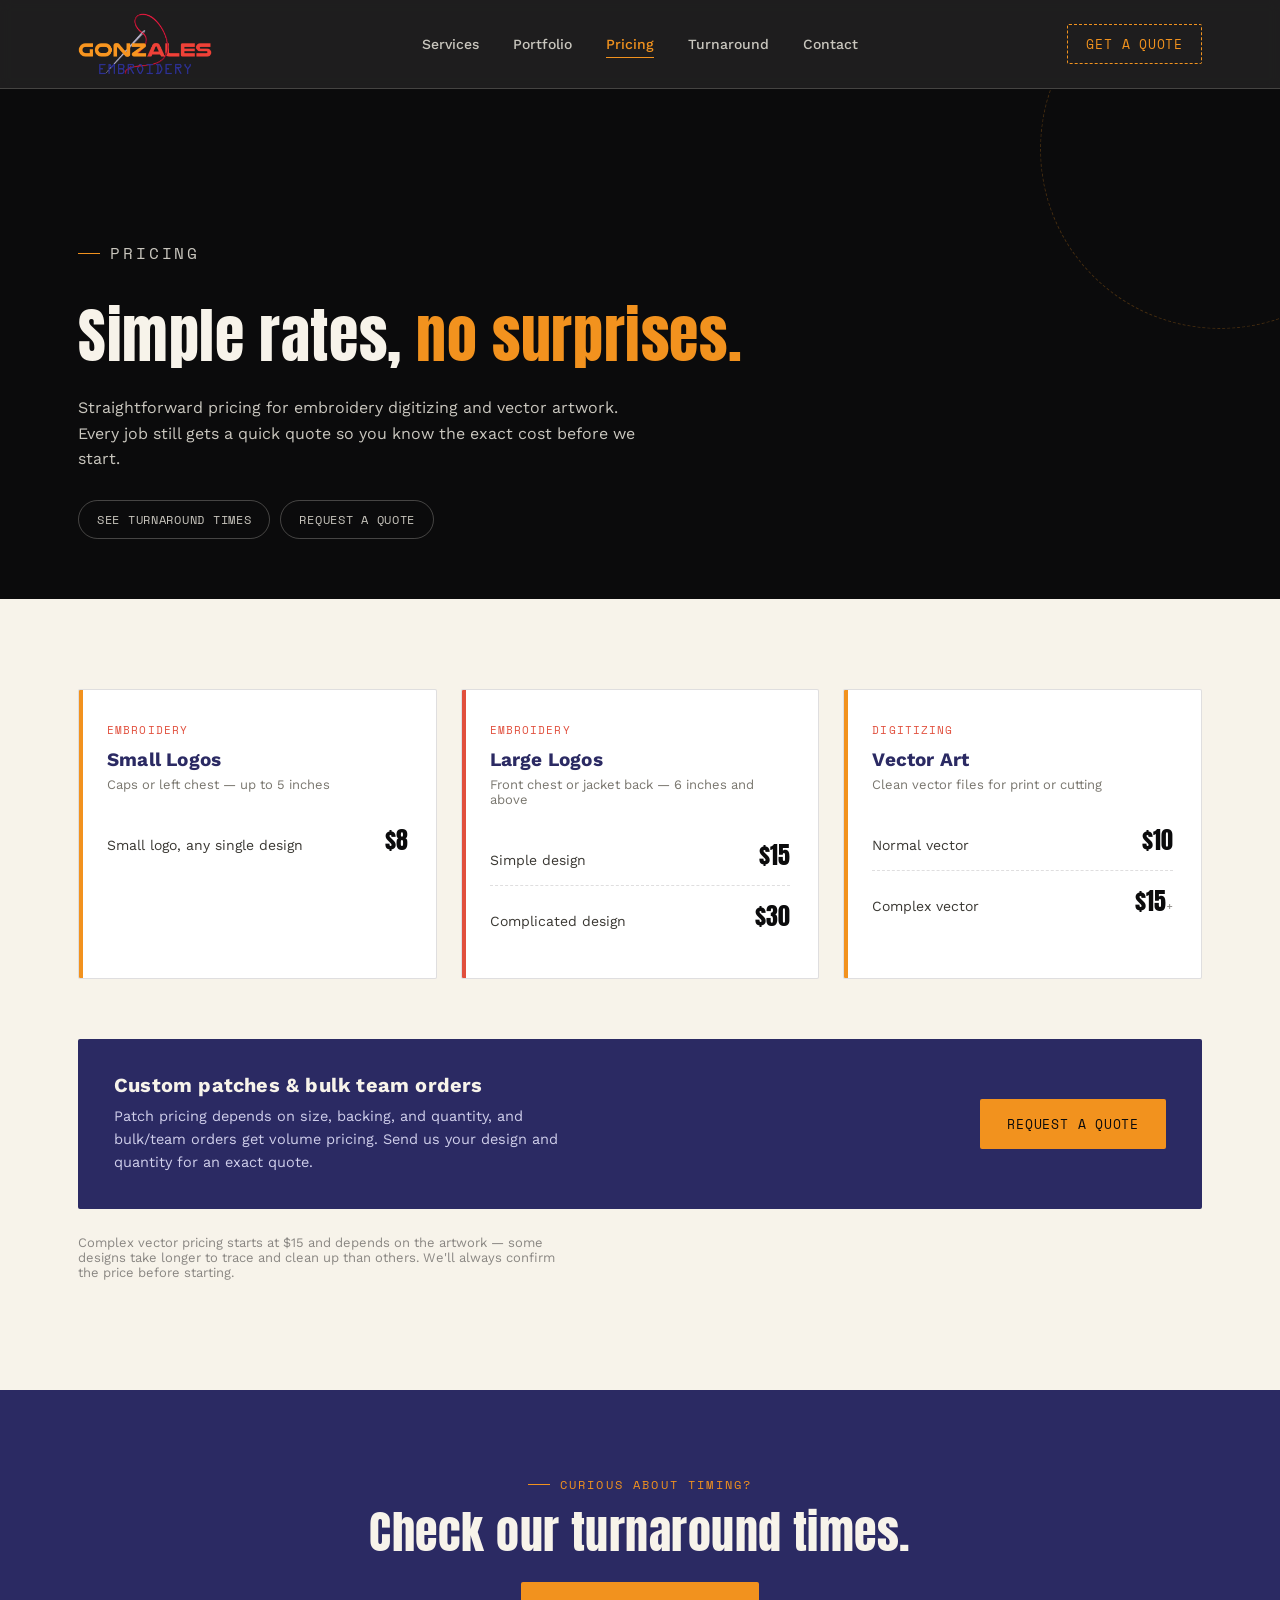
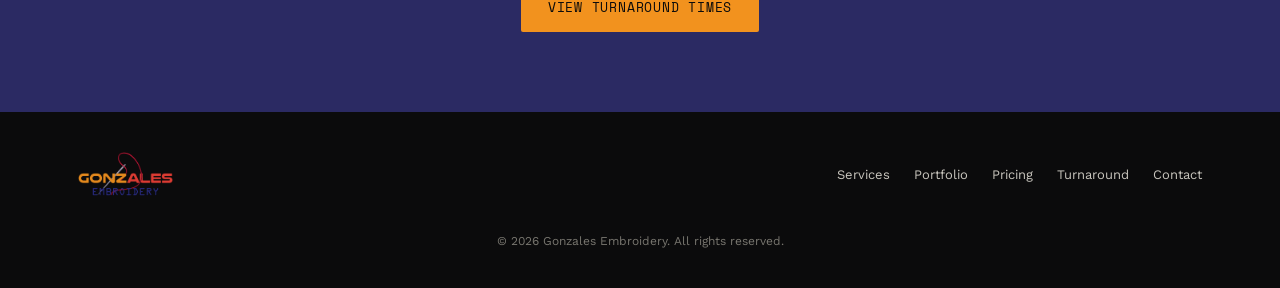
==== pricing.html @ 74965648 "Add files via upload" ====
<!DOCTYPE html>
<html lang="en">
<head>
<meta charset="UTF-8">
<meta name="viewport" content="width=device-width, initial-scale=1.0">
<title>Pricing — Gonzales Embroidery</title>
<meta name="description" content="Gonzales Embroidery pricing: embroidery, digitizing, and vector art rates for caps, apparel, and jackets.">
<link rel="icon" type="image/png" href="assets/img/favicon-256.png">
<link rel="preconnect" href="https://fonts.googleapis.com">
<link rel="preconnect" href="https://fonts.gstatic.com" crossorigin>
<link href="https://fonts.googleapis.com/css2?family=Anton&family=Space+Mono:wght@400;700&family=Work+Sans:wght@400;500;600;700&display=swap" rel="stylesheet">
<link rel="stylesheet" href="assets/css/style.css">
</head>
<body>

<!-- ============ HEADER ============ -->
<header class="site-header" id="top">
  <div class="wrap header-inner">
    <a href="index.html" class="brand">
      <img src="assets/img/logo-transparent.png" alt="Gonzales Embroidery" class="brand-logo">
    </a>

    <nav class="main-nav" id="mainNav">
      <a href="index.html#services">Services</a>
      <a href="portfolio.html">Portfolio</a>
      <a href="pricing.html" aria-current="page">Pricing</a>
      <a href="turnaround.html">Turnaround</a>
      <a href="index.html#contact">Contact</a>
    </nav>

    <a class="btn btn-tag header-cta" href="index.html#contact">Get a Quote</a>

    <button class="nav-toggle" id="navToggle" aria-label="Toggle menu" aria-expanded="false">
      <span></span><span></span><span></span>
    </button>
  </div>
</header>

<!-- ============ PAGE HERO ============ -->
<section class="page-hero">
  <div class="wrap">
    <p class="eyebrow">Pricing</p>
    <h1>Simple rates, <span>no surprises.</span></h1>
    <p>Straightforward pricing for embroidery digitizing and vector artwork. Every job still gets
      a quick quote so you know the exact cost before we start.</p>
    <nav class="jump-nav">
      <a href="turnaround.html">See Turnaround Times</a>
      <a href="index.html#contact">Request a Quote</a>
    </nav>
  </div>
</section>

<!-- ============ PRICING ============ -->
<section class="pricing">
  <div class="wrap">

    <div class="pricing-grid">

      <div class="price-card">
        <p class="price-eyebrow">Embroidery</p>
        <h3>Small Logos</h3>
        <p class="price-note">Caps or left chest — up to 5 inches</p>
        <div class="price-row">
          <span class="price-label">Small logo, any single design</span>
          <span class="price-amount">$8</span>
        </div>
      </div>

      <div class="price-card accent">
        <p class="price-eyebrow">Embroidery</p>
        <h3>Large Logos</h3>
        <p class="price-note">Front chest or jacket back — 6 inches and above</p>
        <div class="price-row">
          <span class="price-label">Simple design</span>
          <span class="price-amount">$15</span>
        </div>
        <div class="price-row">
          <span class="price-label">Complicated design</span>
          <span class="price-amount">$30</span>
        </div>
      </div>

      <div class="price-card">
        <p class="price-eyebrow">Digitizing</p>
        <h3>Vector Art</h3>
        <p class="price-note">Clean vector files for print or cutting</p>
        <div class="price-row">
          <span class="price-label">Normal vector</span>
          <span class="price-amount">$10</span>
        </div>
        <div class="price-row">
          <span class="price-label">Complex vector</span>
          <span class="price-amount">$15<small>+</small></span>
        </div>
      </div>

    </div>

    <div class="pricing-callout">
      <div>
        <h3>Custom patches &amp; bulk team orders</h3>
        <p>Patch pricing depends on size, backing, and quantity, and bulk/team orders get volume pricing.
          Send us your design and quantity for an exact quote.</p>
      </div>
      <a href="index.html#contact" class="btn btn-solid">Request a Quote</a>
    </div>

    <p style="margin-top:26px; font-size:13px; color:#8a8783; max-width:60ch;">
      Complex vector pricing starts at $15 and depends on the artwork — some designs take longer to trace
      and clean up than others. We'll always confirm the price before starting.
    </p>

  </div>
</section>

<!-- ============ CTA STRIP ============ -->
<section class="contact" id="contact-cta" style="padding:80px 0;">
  <div class="wrap" style="text-align:center;">
    <p class="eyebrow">Curious About Timing?</p>
    <h2 class="section-title section-title-light" style="max-width:none; margin-bottom:26px;">Check our turnaround times.</h2>
    <a href="turnaround.html" class="btn btn-solid">View Turnaround Times</a>
  </div>
</section>

<!-- ============ FOOTER ============ -->
<footer class="site-footer">
  <div class="wrap footer-inner">
    <a href="index.html" class="brand brand-footer">
      <img src="assets/img/logo-transparent.png" alt="Gonzales Embroidery" class="brand-logo">
    </a>
    <nav class="footer-nav">
      <a href="index.html#services">Services</a>
      <a href="portfolio.html">Portfolio</a>
      <a href="pricing.html">Pricing</a>
      <a href="turnaround.html">Turnaround</a>
      <a href="index.html#contact">Contact</a>
    </nav>
    <p class="footer-copy">&copy; <span id="year"></span> Gonzales Embroidery. All rights reserved.</p>
  </div>
</footer>

<script src="assets/js/script.js"></script>
</body>
</html>
---- assets/css/style.css ----
/* =========================================================
   Gonzales Embroidery — Design Tokens
   Ink:      #0B0B0C   (near-black, hero/work/footer)
   Canvas:   #F7F3EA   (warm thread-spool cream)
   Orange:   #F2921E   (thread orange — primary accent)
   Red:      #E14F3D   (thread red — secondary accent)
   Navy:     #2B2A63   (deep thread navy — headings on cream)
   Charcoal: #1C1B1F   (body text on cream)
   Mist:     #C9C6BE   (muted text on ink)
   ========================================================= */

:root{
  --ink:#0B0B0C;
  --canvas:#F7F3EA;
  --orange:#F2921E;
  --red:#E14F3D;
  --navy:#2B2A63;
  --charcoal:#1C1B1F;
  --mist:#C9C6BE;
  --hairline: rgba(28,27,31,0.14);
  --hairline-dark: rgba(247,243,234,0.18);
  --radius: 2px;

  --display: "Anton", "Arial Narrow", sans-serif;
  --body: "Work Sans", -apple-system, BlinkMacSystemFont, sans-serif;
  --mono: "Space Mono", monospace;
}

*,*::before,*::after{ box-sizing:border-box; }
html{ scroll-behavior:smooth; }
body{
  margin:0;
  font-family:var(--body);
  color:var(--charcoal);
  background:var(--canvas);
  -webkit-font-smoothing:antialiased;
}
img{ max-width:100%; display:block; }
a{ color:inherit; text-decoration:none; }
h1,h2,h3{ font-family:var(--display); font-weight:400; margin:0; letter-spacing:0.01em; }
p{ margin:0; }
.wrap{ max-width:1180px; margin:0 auto; padding:0 28px; }

@media (prefers-reduced-motion: reduce){
  html{ scroll-behavior:auto; }
  *{ animation-duration:0.001ms !important; transition-duration:0.001ms !important; }
}

/* ---------- shared bits ---------- */
.eyebrow{
  font-family:var(--mono);
  font-size:12px;
  letter-spacing:0.18em;
  text-transform:uppercase;
  color:var(--orange);
  margin:0 0 14px;
  position:relative;
  display:inline-flex;
  align-items:center;
  gap:10px;
}
.eyebrow::before{
  content:"";
  width:22px; height:1px;
  background:var(--orange);
  display:inline-block;
}
.eyebrow-dark{ color:var(--red); }

.section-title{
  font-size:clamp(30px, 4.4vw, 46px);
  line-height:1.08;
  color:var(--navy);
  margin-bottom:44px;
  max-width:16ch;
}
.section-title-light{ color:var(--canvas); }

.btn{
  display:inline-flex;
  align-items:center;
  justify-content:center;
  padding:14px 26px;
  font-family:var(--mono);
  font-size:13px;
  letter-spacing:0.06em;
  text-transform:uppercase;
  border-radius:var(--radius);
  border:1px solid transparent;
  cursor:pointer;
  transition:transform .18s ease, background .18s ease, color .18s ease, border-color .18s ease;
}
.btn:hover{ transform:translateY(-2px); }
.btn-solid{ background:var(--orange); color:var(--ink); }
.btn-solid:hover{ background:var(--red); color:var(--canvas); }
.btn-outline{ border-color:currentColor; color:inherit; background:transparent; }
.btn-outline:hover{ background:var(--canvas); color:var(--ink); }
.btn-tag{
  border:1px dashed var(--orange);
  color:var(--orange);
  background:transparent;
  padding:9px 18px;
}
.btn-tag:hover{ background:var(--orange); color:var(--ink); }

/* ---------- header ---------- */
.site-header{
  position:sticky; top:0; z-index:50;
  background:rgba(11,11,12,0.92);
  backdrop-filter:blur(6px);
  border-bottom:1px solid var(--hairline-dark);
  transition:box-shadow .25s ease, background .25s ease;
}
.site-header.scrolled{ background:rgba(11,11,12,0.98); box-shadow:0 8px 24px rgba(0,0,0,0.28); }
.header-inner{
  display:flex; align-items:center; justify-content:space-between;
  height:88px; gap:20px;
}
.brand{ display:flex; align-items:center; gap:10px; color:var(--canvas); }
.brand-logo{ height:62px; width:auto; display:block; }
@media (max-width:760px){ .brand-logo{ height:46px; } }
.brand-mark{
  width:34px; height:34px; border-radius:50%;
  background:var(--orange); color:var(--ink);
  font-family:var(--display); font-size:19px;
  display:flex; align-items:center; justify-content:center;
  flex:none;
}
.brand-name{ font-family:var(--display); font-size:16px; letter-spacing:0.03em; }
.brand-name em{ font-style:normal; color:var(--orange); display:block; font-size:10px; letter-spacing:0.28em; font-family:var(--mono); margin-top:2px; }

.main-nav{ display:flex; gap:34px; }
.main-nav a{
  color:var(--mist); font-size:14px; font-weight:500;
  position:relative; padding:4px 0;
}
.main-nav a:hover{ color:var(--canvas); }
.main-nav a::after{
  content:""; position:absolute; left:0; right:100%; bottom:-2px; height:1px;
  background:var(--orange); transition:right .2s ease;
}
.main-nav a:hover::after{ right:0; }
.main-nav a[aria-current="page"]{ color:var(--orange); }
.main-nav a[aria-current="page"]::after{ right:0; }

.header-cta{ white-space:nowrap; }

.nav-toggle{
  display:none; flex-direction:column; gap:5px;
  background:none; border:none; cursor:pointer; padding:6px;
}
.nav-toggle span{ width:22px; height:2px; background:var(--canvas); display:block; }

/* ---------- hero ---------- */
.hero{
  background:var(--ink); color:var(--canvas);
  position:relative;
  padding:96px 0 0;
  overflow:hidden;
}
.hero-inner{ text-align:left; max-width:760px; padding-bottom:70px; }
.hero-title{
  font-size:clamp(44px, 8vw, 84px);
  line-height:0.98;
  color:var(--canvas);
  margin:10px 0 26px;
}
.hero-title span{ color:var(--orange); }
.hero-sub{
  font-size:17px; line-height:1.6; color:var(--mist);
  max-width:52ch; margin-bottom:36px;
}
.hero-actions{ display:flex; gap:16px; flex-wrap:wrap; }

.stitch-divider{ line-height:0; }
.stitch-divider svg{ width:100%; height:40px; display:block; }
.stitch-divider path{
  fill:none;
  stroke:var(--orange);
  stroke-width:2;
  stroke-linecap:round;
  stroke-dasharray:10 10;
  stroke-dashoffset:1000;
  animation:stitchIn 2.4s ease forwards 0.3s;
}
@keyframes stitchIn{ to{ stroke-dashoffset:0; } }

/* ---------- services ---------- */
.services{ background:var(--canvas); padding:100px 0; }
.card-grid{
  display:grid;
  grid-template-columns:repeat(3, 1fr);
  gap:2px;
  background:var(--hairline);
  border:1px solid var(--hairline);
}
.patch-card{
  background:var(--canvas);
  padding:34px 30px;
  position:relative;
}
.patch-num{
  font-family:var(--mono); font-size:12px; color:var(--red);
  letter-spacing:0.1em;
}
.patch-card h3{
  font-family:var(--body); font-weight:700; font-size:19px;
  color:var(--navy); margin:14px 0 10px;
}
.patch-card p{ font-size:14.5px; line-height:1.6; color:#57544e; }

/* ---------- work / gallery ---------- */
.work{ background:var(--ink); color:var(--canvas); padding:100px 0; }
.filters{ display:flex; gap:10px; flex-wrap:wrap; margin-bottom:40px; }
.filter-btn{
  font-family:var(--mono); font-size:12px; letter-spacing:0.06em; text-transform:uppercase;
  background:transparent; border:1px solid var(--hairline-dark); color:var(--mist);
  padding:9px 16px; border-radius:var(--radius); cursor:pointer;
  transition:all .18s ease;
}
.filter-btn:hover{ border-color:var(--orange); color:var(--canvas); }
.filter-btn.active{ background:var(--orange); border-color:var(--orange); color:var(--ink); }

.gallery{
  display:grid;
  grid-template-columns:repeat(4, 1fr);
  gap:14px;
}
.g-item{
  margin:0; position:relative; overflow:hidden;
  border-radius:var(--radius);
  aspect-ratio:4/5;
  cursor:pointer;
  outline:1px solid transparent;
}
.g-item img{
  width:100%; height:100%; object-fit:cover;
  transition:transform .5s ease, filter .3s ease;
}
.g-item::after{
  content:"";
  position:absolute; inset:6px;
  border:1px dashed transparent;
  transition:border-color .25s ease;
  pointer-events:none;
}
.g-item:hover::after{ border-color:var(--orange); }
.g-item:hover img{ transform:scale(1.06); }
.g-item figcaption{
  position:absolute; left:0; right:0; bottom:0;
  padding:14px 12px 10px;
  font-size:12.5px; line-height:1.4;
  background:linear-gradient(to top, rgba(0,0,0,0.85), rgba(0,0,0,0));
  color:var(--canvas);
  opacity:0; transform:translateY(6px);
  transition:opacity .25s ease, transform .25s ease;
}
.g-item:hover figcaption{ opacity:1; transform:translateY(0); }
.g-item.hidden{ display:none; }
.work-cta{ text-align:center; margin-top:48px; }

/* ---------- process ---------- */
.process{ background:var(--canvas); padding:100px 0; }
.steps{
  display:grid; grid-template-columns:repeat(4, 1fr); gap:26px;
  margin-bottom:56px;
  position:relative;
}
.step{ position:relative; padding-top:14px; border-top:2px dashed var(--hairline); }
.step-num{ font-family:var(--mono); color:var(--red); font-size:13px; }
.step h3{ font-family:var(--body); font-weight:700; font-size:18px; color:var(--navy); margin:10px 0 8px; }
.step p{ font-size:14px; line-height:1.6; color:#57544e; }
.process-photos{ display:grid; grid-template-columns:1fr 1fr; gap:16px; }
.process-photos img{ width:100%; height:340px; object-fit:cover; border-radius:var(--radius); }

/* ---------- contact ---------- */
.contact{ background:var(--navy); color:var(--canvas); padding:110px 0; }
.contact-inner{ max-width:720px; }
.contact .section-title{ margin-bottom:20px; }
.contact-sub{ font-size:16px; line-height:1.6; color:#cfceea; max-width:50ch; margin-bottom:46px; }

.contact-grid{
  display:grid; grid-template-columns:repeat(3,1fr); gap:2px;
  background:rgba(247,243,234,0.18); margin-bottom:56px;
}
.contact-card{
  background:var(--navy); padding:22px 20px; display:flex; flex-direction:column; gap:8px;
  transition:background .2s ease;
}
.contact-card:hover{ background:#34327a; }
.contact-label{ font-family:var(--mono); font-size:11px; letter-spacing:0.1em; text-transform:uppercase; color:var(--orange); }
.contact-value{ font-size:15px; font-weight:600; word-break:break-word; }

.quote-form{ display:flex; flex-direction:column; gap:14px; max-width:560px; }
.form-row{ display:flex; gap:14px; flex-wrap:wrap; }
.form-row input{ flex:1 1 200px; }
.quote-form input, .quote-form textarea{
  background:transparent; border:1px solid rgba(247,243,234,0.3);
  color:var(--canvas); padding:13px 14px; font-family:var(--body); font-size:14px;
  border-radius:var(--radius); resize:vertical;
}
.quote-form input::placeholder, .quote-form textarea::placeholder{ color:#a5a3cc; }
.quote-form input:focus, .quote-form textarea:focus{ outline:2px solid var(--orange); border-color:transparent; }
.quote-form .btn{ align-self:flex-start; }

/* ---------- footer ---------- */
.site-footer{ background:var(--ink); color:var(--mist); padding:40px 0; }
.footer-inner{ display:flex; align-items:center; justify-content:space-between; flex-wrap:wrap; gap:20px; }
.brand-footer{ opacity:0.92; }
.brand-footer .brand-logo{ height:44px; }
.footer-nav{ display:flex; gap:24px; }
.footer-nav a{ font-size:13px; color:var(--mist); }
.footer-nav a:hover{ color:var(--orange); }
.footer-copy{ font-size:12px; color:#78766f; width:100%; text-align:center; margin-top:18px; }

/* ---------- lightbox ---------- */
.lightbox{
  position:fixed; inset:0; background:rgba(6,6,7,0.94);
  display:none; align-items:center; justify-content:center; flex-direction:column;
  z-index:100; padding:40px;
}
.lightbox.open{ display:flex; }
.lightbox img{ max-width:min(90vw, 900px); max-height:78vh; object-fit:contain; border-radius:var(--radius); }
.lightbox p{ color:var(--mist); margin-top:16px; font-size:14px; text-align:center; }
.lightbox-close{
  position:absolute; top:24px; right:32px;
  background:none; border:1px solid var(--hairline-dark); color:var(--canvas);
  font-size:22px; line-height:1; width:42px; height:42px; border-radius:50%;
  cursor:pointer;
}
.lightbox-close:hover{ border-color:var(--orange); color:var(--orange); }

/* ---------- reveal on scroll ---------- */
.reveal{ opacity:0; transform:translateY(24px); transition:opacity .6s ease, transform .6s ease; }
.reveal.in{ opacity:1; transform:translateY(0); }

/* ---------- responsive ---------- */
@media (max-width:900px){
  .card-grid{ grid-template-columns:repeat(2,1fr); }
  .gallery{ grid-template-columns:repeat(3,1fr); }
  .steps{ grid-template-columns:repeat(2,1fr); }
  .process-photos{ grid-template-columns:1fr; }
  .contact-grid{ grid-template-columns:1fr; }
}
@media (max-width:760px){
  .main-nav{
    position:fixed; top:88px; left:0; right:0; bottom:0;
    background:var(--ink); flex-direction:column; padding:30px 28px; gap:0;
    transform:translateX(100%); transition:transform .3s ease;
  }
  .main-nav.open{ transform:translateX(0); }
  .main-nav a{ padding:16px 0; border-bottom:1px solid var(--hairline-dark); font-size:16px; }
  .header-cta{ display:none; }
  .nav-toggle{ display:flex; }
  .gallery{ grid-template-columns:repeat(2,1fr); }
}
@media (max-width:560px){
  .card-grid{ grid-template-columns:1fr; }
  .gallery{ grid-template-columns:repeat(2,1fr); gap:8px; }
  .steps{ grid-template-columns:1fr; }
  .hero{ padding-top:88px; }
}

/* =========================================================
   Page hero (subpages: Portfolio / Pricing / Turnaround)
   ========================================================= */
.page-hero{
  background:var(--ink); color:var(--canvas);
  padding:150px 0 60px;
  position:relative;
  overflow:hidden;
}
.page-hero .wrap{ position:relative; z-index:1; }
.page-hero h1{
  font-size:clamp(38px, 6vw, 60px);
  color:var(--canvas);
  margin:10px 0 14px;
}
.page-hero h1 span{ color:var(--orange); }
.page-hero p{ color:var(--mist); font-size:16px; max-width:56ch; line-height:1.6; }
.page-hero::after{
  content:"";
  position:absolute; right:-120px; top:-120px;
  width:360px; height:360px;
  border:1px dashed rgba(242,146,30,0.25);
  border-radius:50%;
  animation:spin 60s linear infinite;
}
@keyframes spin{ to{ transform:rotate(360deg); } }

/* jump nav pills used on Portfolio page */
.jump-nav{
  display:flex; gap:10px; flex-wrap:wrap; margin-top:28px;
}
.jump-nav a{
  font-family:var(--mono); font-size:12px; letter-spacing:0.06em; text-transform:uppercase;
  border:1px solid rgba(247,243,234,0.25); color:var(--mist);
  padding:10px 18px; border-radius:999px;
  transition:all .2s ease;
}
.jump-nav a:hover{ border-color:var(--orange); color:var(--canvas); background:rgba(242,146,30,0.08); }

/* ---------- portfolio category sections ---------- */
.category-section{ padding:80px 0; border-bottom:1px solid var(--hairline); }
.category-section:last-of-type{ border-bottom:none; }
.category-section.on-ink{ background:var(--ink); border-bottom-color:var(--hairline-dark); }
.category-heading{ display:flex; align-items:baseline; justify-content:space-between; flex-wrap:wrap; gap:14px; margin-bottom:36px; }
.category-heading h2{ margin:0; }
.category-count{ font-family:var(--mono); font-size:12px; color:var(--red); letter-spacing:0.08em; text-transform:uppercase; }

/* ---------- video cards (patch process) ---------- */
.video-grid{
  display:grid; grid-template-columns:repeat(3, 1fr); gap:20px; margin-top:44px;
}
.video-card{
  background:#111114; border:1px solid var(--hairline-dark); border-radius:var(--radius);
  overflow:hidden;
}
.video-card video{ width:100%; display:block; aspect-ratio:9/16; object-fit:cover; background:#000; }
.video-card-label{
  padding:12px 14px; font-family:var(--mono); font-size:11.5px; letter-spacing:0.06em;
  text-transform:uppercase; color:var(--mist);
}

/* ---------- pricing page ---------- */
.pricing{ background:var(--canvas); padding:90px 0 110px; }
.pricing-grid{
  display:grid; grid-template-columns:repeat(3, 1fr); gap:24px; margin-bottom:60px;
}
.price-card{
  background:#fff; border:1px solid var(--hairline);
  padding:32px 28px; border-radius:var(--radius);
  position:relative; overflow:hidden;
  transition:transform .25s ease, box-shadow .25s ease;
}
.price-card:hover{ transform:translateY(-6px); box-shadow:0 18px 40px rgba(20,20,30,0.09); }
.price-card::before{
  content:""; position:absolute; left:0; top:0; bottom:0; width:4px; background:var(--orange);
}
.price-card.accent::before{ background:var(--red); }
.price-eyebrow{ font-family:var(--mono); font-size:11px; letter-spacing:0.1em; text-transform:uppercase; color:var(--red); }
.price-card h3{ font-family:var(--body); font-weight:700; font-size:19px; color:var(--navy); margin:10px 0 6px; }
.price-note{ font-size:13px; color:#79766e; margin-bottom:18px; }
.price-row{
  display:flex; align-items:baseline; justify-content:space-between;
  padding:12px 0; border-top:1px dashed var(--hairline);
}
.price-row:first-of-type{ border-top:none; }
.price-label{ font-size:14px; color:#3a3833; }
.price-amount{ font-family:var(--display); font-size:24px; color:var(--ink); }
.price-amount small{ font-family:var(--mono); font-size:12px; color:#8a8783; }

.pricing-callout{
  background:var(--navy); color:var(--canvas);
  border-radius:var(--radius); padding:34px 36px;
  display:flex; align-items:center; justify-content:space-between; gap:24px; flex-wrap:wrap;
}
.pricing-callout p{ max-width:52ch; color:#cfceea; font-size:14.5px; line-height:1.6; }
.pricing-callout h3{ font-family:var(--body); font-weight:700; font-size:20px; margin-bottom:8px; }

/* ---------- turnaround page ---------- */
.turnaround{ background:var(--canvas); padding:90px 0 110px; }
.tt-grid{ display:grid; grid-template-columns:1fr 1fr; gap:24px; margin-bottom:24px; }
.tt-card{
  background:#fff; border:1px solid var(--hairline); border-radius:var(--radius);
  padding:30px 28px;
}
.tt-card h3{ font-family:var(--body); font-weight:700; font-size:18px; color:var(--navy); margin-bottom:18px; display:flex; align-items:center; gap:10px; }
.tt-row{
  display:flex; justify-content:space-between; align-items:baseline;
  padding:14px 0; border-top:1px dashed var(--hairline);
}
.tt-row:first-of-type{ border-top:none; }
.tt-name{ font-size:14px; color:#3a3833; }
.tt-name small{ display:block; font-family:var(--mono); font-size:11px; color:#9a978f; margin-top:2px; text-transform:uppercase; letter-spacing:.05em;}
.tt-value{ font-size:14.5px; font-weight:600; color:var(--ink); text-align:right; }
.tt-value.rush{ color:var(--red); }

.rush-callout{
  margin-top:24px;
  border:1px dashed var(--orange); border-radius:var(--radius);
  padding:24px 28px; background:rgba(242,146,30,0.06);
  display:flex; gap:18px; align-items:flex-start;
}
.rush-callout .icon{ font-family:var(--display); font-size:26px; color:var(--orange); flex:none; }
.rush-callout h4{ font-family:var(--body); font-weight:700; font-size:15px; color:var(--navy); margin-bottom:4px; }
.rush-callout p{ font-size:13.5px; color:#57544e; line-height:1.55; }

.hours-card{
  margin-top:40px;
  background:var(--ink); color:var(--canvas);
  border-radius:var(--radius); padding:34px 36px;
  display:grid; grid-template-columns:1fr 1fr; gap:24px;
}
.hours-card h3{ font-family:var(--body); font-weight:700; font-size:16px; grid-column:1/-1; }
.hours-row{ display:flex; justify-content:space-between; border-top:1px solid var(--hairline-dark); padding:12px 0; }
.hours-row:first-of-type{ border-top:none; }
.hours-day{ color:var(--mist); font-size:13.5px; }
.hours-time{ font-weight:600; font-size:13.5px; }
.hours-zone{ grid-column:1/-1; font-family:var(--mono); font-size:11px; color:var(--orange); letter-spacing:.06em; text-transform:uppercase; }

/* ---------- form status ---------- */
.form-status{
  font-size:13.5px; padding:12px 14px; border-radius:var(--radius);
  display:none; margin-top:4px;
}
.form-status.show{ display:block; }
.form-status.ok{ background:rgba(60,180,100,0.15); color:#8be3ac; border:1px solid rgba(60,180,100,0.35); }
.form-status.err{ background:rgba(225,79,61,0.15); color:#ff9c8f; border:1px solid rgba(225,79,61,0.35); }
.hp-field{ position:absolute; left:-9999px; opacity:0; height:0; width:0; }

/* ---------- entrance animation for hero ---------- */
.hero-inner .eyebrow,
.hero-inner .hero-title,
.hero-inner .hero-sub,
.hero-inner .hero-actions{
  opacity:0; transform:translateY(16px);
  animation:heroIn .7s ease forwards;
}
.hero-inner .eyebrow{ animation-delay:.05s; }
.hero-inner .hero-title{ animation-delay:.15s; }
.hero-inner .hero-sub{ animation-delay:.3s; }
.hero-inner .hero-actions{ animation-delay:.42s; }
@keyframes heroIn{ to{ opacity:1; transform:translateY(0); } }

.page-hero h1, .page-hero p, .page-hero .jump-nav{
  opacity:0; transform:translateY(14px);
  animation:heroIn .7s ease forwards;
}
.page-hero p{ animation-delay:.12s; }
.page-hero .jump-nav{ animation-delay:.22s; }

/* subtle float for section accents */
@keyframes floaty{ 0%,100%{ transform:translateY(0);} 50%{ transform:translateY(-8px);} }
.eyebrow::before{ animation:none; }

@media (max-width:900px){
  .video-grid{ grid-template-columns:repeat(2,1fr); }
  .pricing-grid{ grid-template-columns:1fr; }
  .tt-grid{ grid-template-columns:1fr; }
  .hours-card{ grid-template-columns:1fr; }
}
@media (max-width:560px){
  .video-grid{ grid-template-columns:1fr; }
  .page-hero{ padding-top:130px; }
}
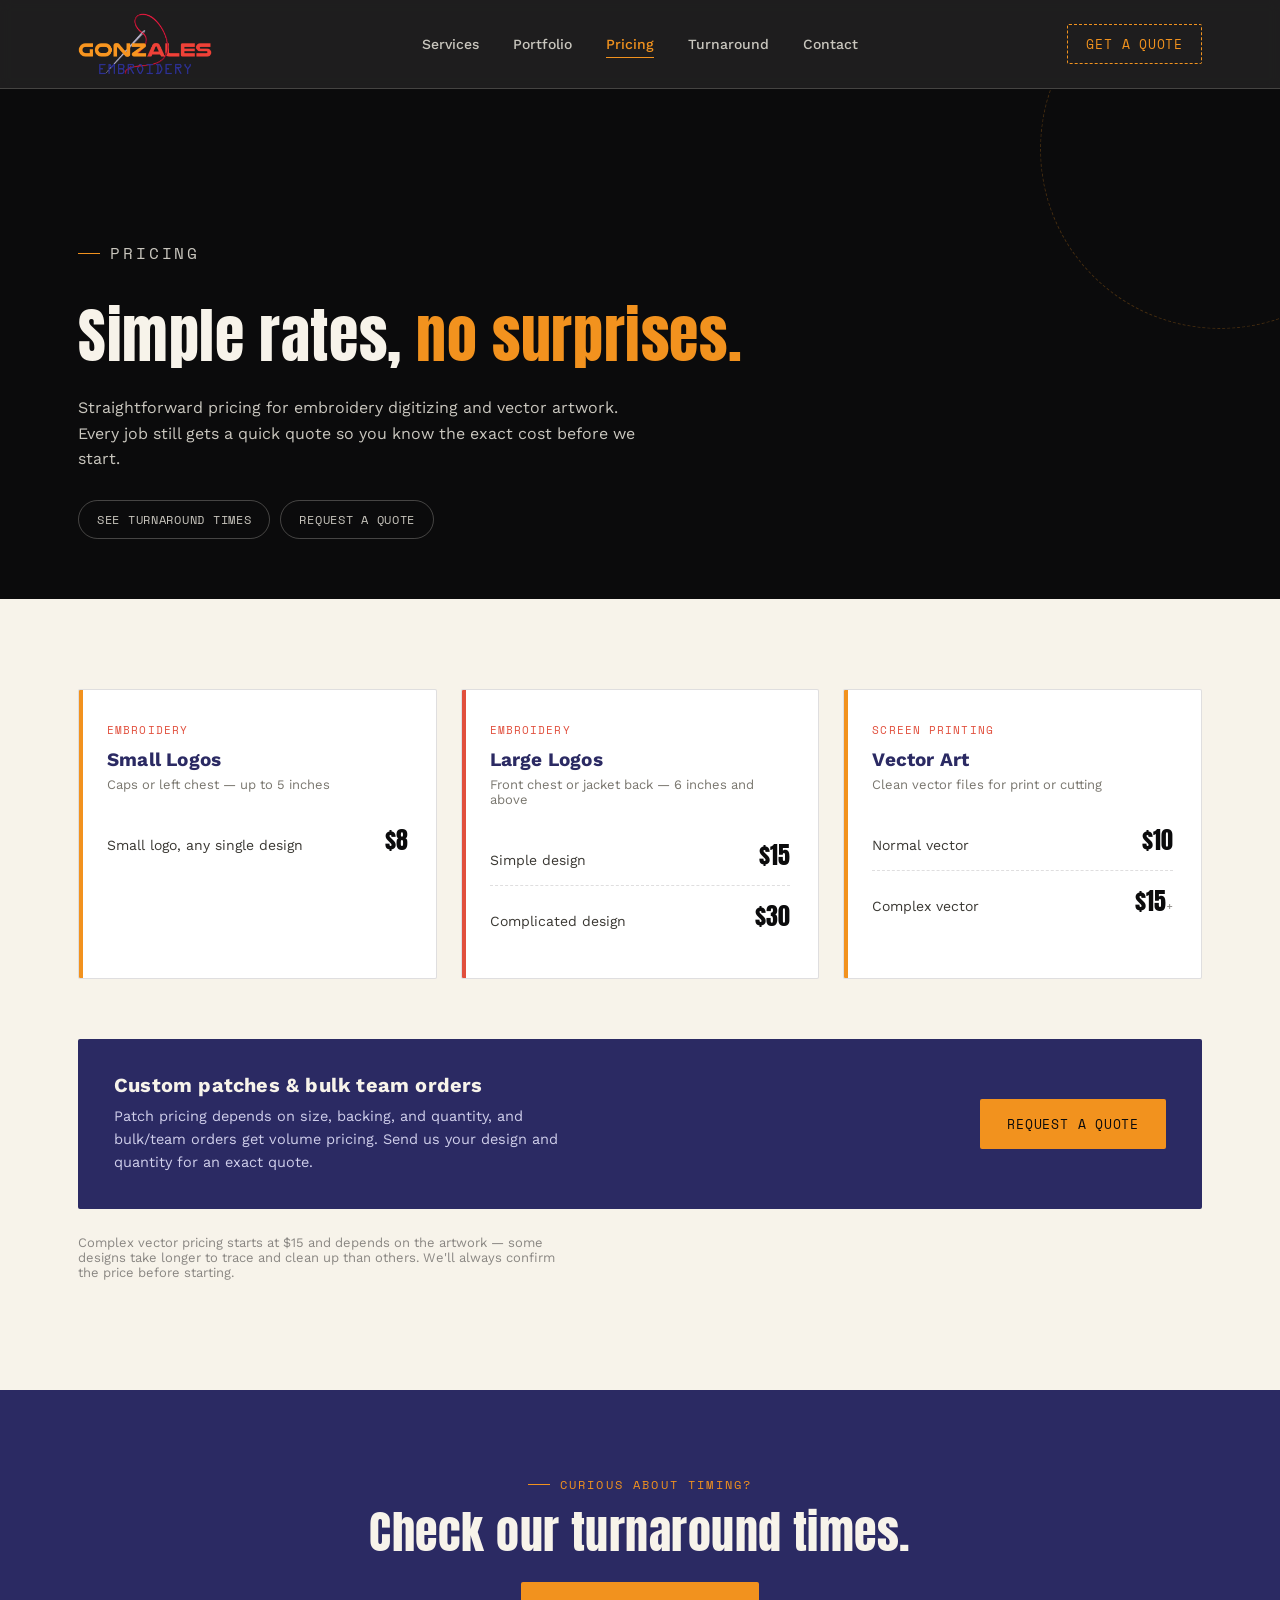
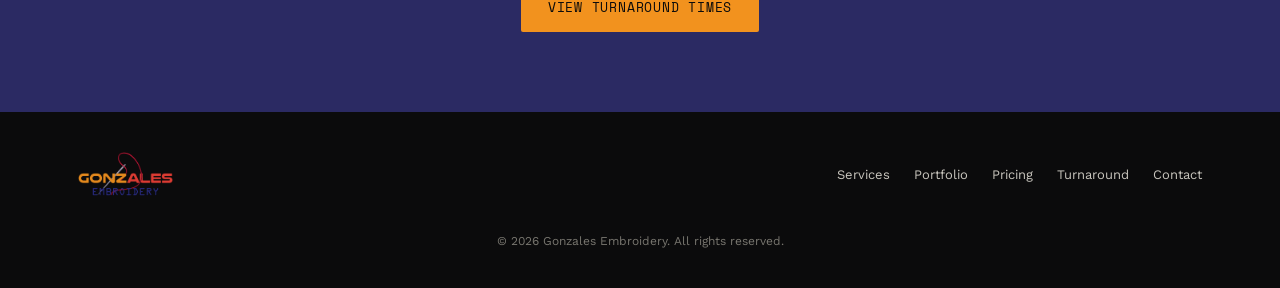
==== commit 28e89c12: "Update pricing.html" ====
--- a/pricing.html
+++ b/pricing.html
@@ -81,7 +81,7 @@
       </div>
 
       <div class="price-card">
-        <p class="price-eyebrow">Digitizing</p>
+        <p class="price-eyebrow">Screen Printing</p>
         <h3>Vector Art</h3>
         <p class="price-note">Clean vector files for print or cutting</p>
         <div class="price-row">
